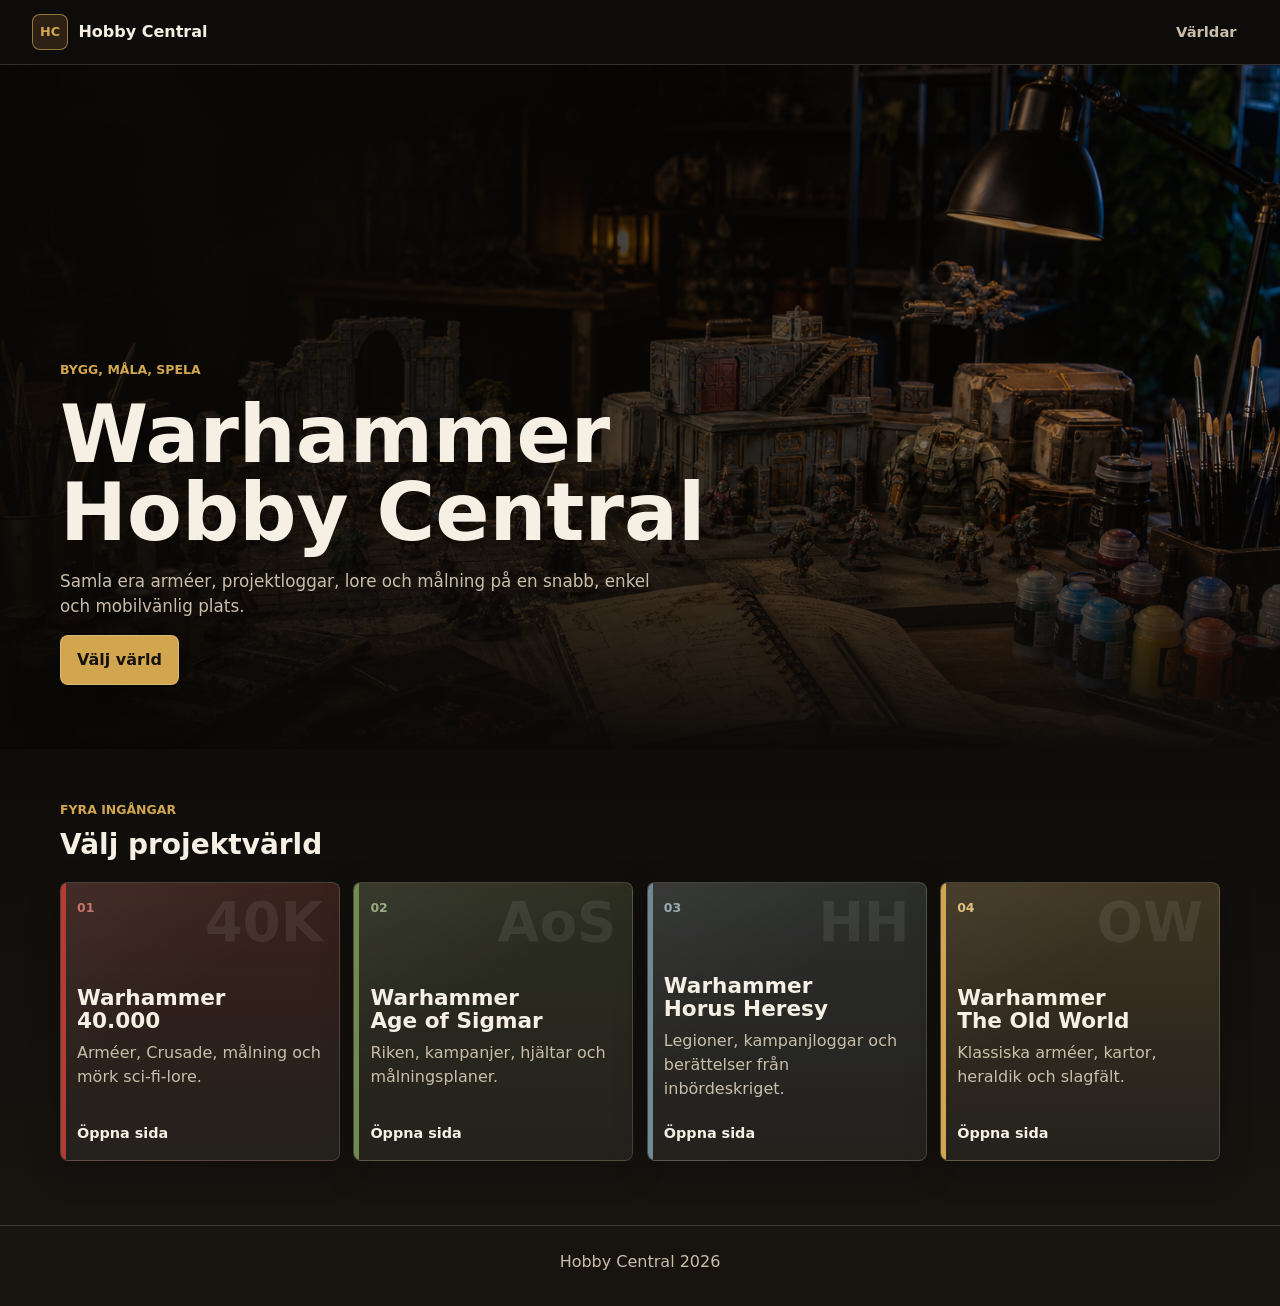
==== index.html @ 2b6ad4ad "feat: add mobile-first hobby homepage" ====
<!doctype html>
<html lang="sv">
  <head>
    <meta charset="utf-8" />
    <meta name="viewport" content="width=device-width, initial-scale=1" />
    <meta http-equiv="refresh" content="0; url=Homepage/" />
    <title>Warhammer Hobby Central</title>
    <link rel="canonical" href="Homepage/" />
    <link rel="stylesheet" href="assets/css/styles.css" />
    <script>
      window.location.replace("Homepage/");
    </script>
  </head>
  <body class="redirect-page">
    <main class="redirect-box">
      <p>Skickar vidare till Homepage.</p>
      <a href="Homepage/">Gå till Homepage</a>
    </main>
  </body>
</html>
---- assets/css/styles.css ----
:root {
  --bg: #0f0d0b;
  --bg-soft: #17130f;
  --surface: #1d1a16;
  --surface-strong: #29241e;
  --text: #f5efe4;
  --muted: #c9beaa;
  --line: rgba(245, 239, 228, 0.16);
  --shadow: 0 18px 50px rgba(0, 0, 0, 0.34);
  --red: #b33b32;
  --gold: #d2a64e;
  --green: #6f8b4e;
  --steel: #6f8a91;
  --violet: #7b5e80;
  --bone: #e8dcc4;
  --radius: 8px;
}

* {
  box-sizing: border-box;
}

html {
  scroll-behavior: smooth;
}

body {
  min-height: 100vh;
  margin: 0;
  overflow-x: hidden;
  background: var(--bg);
  color: var(--text);
  font-family:
    Inter, ui-sans-serif, system-ui, -apple-system, BlinkMacSystemFont, "Segoe UI",
    sans-serif;
  line-height: 1.5;
  letter-spacing: 0;
}

body::selection {
  background: var(--gold);
  color: #16120e;
}

a {
  color: inherit;
  text-decoration: none;
}

p,
h1,
h2,
h3 {
  margin: 0;
}

.skip-link {
  position: fixed;
  left: 1rem;
  top: 1rem;
  z-index: 20;
  transform: translateY(-160%);
  border-radius: var(--radius);
  background: var(--bone);
  color: #15110d;
  padding: 0.65rem 0.9rem;
  font-weight: 700;
}

.skip-link:focus {
  transform: translateY(0);
}

.site-header {
  position: sticky;
  top: 0;
  z-index: 10;
  display: flex;
  align-items: center;
  justify-content: space-between;
  gap: 0.75rem;
  width: 100%;
  max-width: 100vw;
  min-height: 64px;
  padding: 0.75rem 1rem;
  border-bottom: 1px solid var(--line);
  background: rgba(15, 13, 11, 0.9);
  backdrop-filter: blur(16px);
}

.brand {
  display: inline-flex;
  align-items: center;
  flex: 0 1 auto;
  gap: 0.65rem;
  min-width: 0;
  font-weight: 800;
}

.brand > span:last-child {
  min-width: 0;
  overflow: hidden;
  text-overflow: ellipsis;
}

.brand__mark {
  display: inline-grid;
  width: 2.25rem;
  height: 2.25rem;
  flex: 0 0 auto;
  place-items: center;
  border: 1px solid rgba(210, 166, 78, 0.65);
  border-radius: var(--radius);
  background: #2d2116;
  color: var(--gold);
  font-size: 0.8rem;
}

.top-nav {
  display: flex;
  align-items: center;
  justify-content: flex-end;
  flex: 0 1 auto;
  gap: 0.35rem;
  min-width: 0;
  overflow-x: auto;
  scrollbar-width: none;
}

.top-nav::-webkit-scrollbar {
  display: none;
}

.top-nav a {
  flex: 0 0 auto;
  border: 1px solid transparent;
  border-radius: var(--radius);
  color: var(--muted);
  padding: 0.5rem 0.65rem;
  font-size: 0.92rem;
  font-weight: 700;
}

.top-nav a:hover,
.top-nav a:focus-visible,
.top-nav a[aria-current="page"] {
  border-color: var(--line);
  background: rgba(255, 255, 255, 0.06);
  color: var(--text);
}

.top-nav--wide {
  flex: 1 1 auto;
  justify-content: flex-start;
  max-width: 62vw;
}

.home-page .top-nav {
  display: none;
}

.hero {
  position: relative;
  display: grid;
  min-height: 72svh;
  overflow: hidden;
  isolation: isolate;
}

.hero__media {
  position: absolute;
  inset: 0;
  z-index: -2;
  background:
    linear-gradient(90deg, rgba(10, 8, 6, 0.92), rgba(10, 8, 6, 0.56) 56%, rgba(10, 8, 6, 0.18)),
    linear-gradient(0deg, rgba(15, 13, 11, 0.98), rgba(15, 13, 11, 0.08) 42%),
    url("../images/hobby-hub-hero.png");
  background-position: center;
  background-size: cover;
}

.hero__content {
  display: grid;
  align-content: end;
  gap: 1rem;
  width: min(100%, 760px);
  padding: 4.5rem 1rem 3.5rem;
}

.kicker {
  color: var(--gold);
  font-size: 0.78rem;
  font-weight: 900;
  text-transform: uppercase;
}

.hero h1,
.page-hero h1 {
  max-width: 12ch;
  font-size: 2.85rem;
  line-height: 0.98;
}

.hero p:not(.kicker),
.page-hero p:not(.kicker) {
  max-width: 38rem;
  color: var(--muted);
  font-size: 1.05rem;
}

.primary-action {
  display: inline-flex;
  align-items: center;
  justify-content: center;
  width: fit-content;
  min-height: 46px;
  border: 1px solid rgba(232, 220, 196, 0.34);
  border-radius: var(--radius);
  background: var(--gold);
  color: #15110d;
  padding: 0.75rem 1rem;
  font-weight: 900;
  box-shadow: var(--shadow);
}

.primary-action:hover,
.primary-action:focus-visible {
  background: #e4bd68;
}

.system-section {
  padding: 2.5rem 1rem 3rem;
  background:
    linear-gradient(180deg, var(--bg), var(--bg-soft)),
    var(--bg);
}

.section-heading {
  display: grid;
  gap: 0.25rem;
  margin: 0 auto 1rem;
  width: min(100%, 1160px);
}

.section-heading h2 {
  font-size: 1.75rem;
}

.system-grid {
  display: grid;
  gap: 0.85rem;
  width: min(100%, 1160px);
  margin: 0 auto;
}

.system-card {
  --accent: var(--gold);
  --accent-soft: rgba(210, 166, 78, 0.16);
  position: relative;
  display: grid;
  min-height: 210px;
  overflow: hidden;
  border: 1px solid var(--line);
  border-radius: var(--radius);
  background:
    linear-gradient(145deg, rgba(255, 255, 255, 0.06), transparent 42%),
    linear-gradient(180deg, var(--accent-soft), rgba(255, 255, 255, 0.03)),
    var(--surface);
  padding: 1rem;
  box-shadow: 0 10px 34px rgba(0, 0, 0, 0.22);
  transition:
    border-color 180ms ease,
    transform 180ms ease,
    background 180ms ease;
}

.system-card::before {
  content: "";
  position: absolute;
  inset: 0 auto 0 0;
  width: 5px;
  background: var(--accent);
}

.system-card::after {
  content: "";
  position: absolute;
  inset: 0;
  pointer-events: none;
  background: radial-gradient(circle at var(--mx, 50%) var(--my, 40%), rgba(255, 255, 255, 0.18), transparent 30%);
  opacity: 0;
  transition: opacity 180ms ease;
}

.system-card:hover,
.system-card:focus-visible {
  border-color: color-mix(in srgb, var(--accent) 68%, white);
  transform: translateY(-2px);
}

.system-card:hover::after,
.system-card:focus-visible::after {
  opacity: 1;
}

.system-card__eyebrow,
.system-card__glyph,
.system-card h3,
.system-card p,
.system-card__footer {
  position: relative;
  z-index: 1;
}

.system-card__eyebrow {
  color: color-mix(in srgb, var(--accent) 72%, white);
  font-size: 0.78rem;
  font-weight: 900;
}

.system-card__glyph {
  position: absolute;
  right: 1rem;
  top: 0.85rem;
  z-index: 0;
  color: rgba(255, 255, 255, 0.08);
  font-size: 3.4rem;
  font-weight: 900;
  line-height: 1;
}

.system-card h3 {
  align-self: end;
  max-width: 11rem;
  margin-top: 3.5rem;
  font-size: 1.35rem;
  line-height: 1.08;
}

.system-card p {
  margin-top: 0.55rem;
  color: var(--muted);
}

.system-card__footer {
  align-self: end;
  margin-top: 1.35rem;
  color: var(--text);
  font-size: 0.9rem;
  font-weight: 900;
}

.card-40k {
  --accent: var(--red);
  --accent-soft: rgba(179, 59, 50, 0.18);
}

.card-aos {
  --accent: var(--green);
  --accent-soft: rgba(111, 139, 78, 0.18);
}

.card-heresy {
  --accent: var(--steel);
  --accent-soft: rgba(111, 138, 145, 0.18);
}

.card-old-world {
  --accent: var(--gold);
  --accent-soft: rgba(210, 166, 78, 0.18);
}

.site-footer {
  padding: 1.5rem 1rem 2rem;
  border-top: 1px solid var(--line);
  background: var(--bg-soft);
  color: var(--muted);
  text-align: center;
}

.page-main {
  background: var(--bg);
}

.page-hero {
  display: grid;
  align-content: end;
  gap: 0.8rem;
  min-height: 42svh;
  padding: 4rem 1rem 2.25rem;
  border-bottom: 1px solid var(--line);
  background:
    linear-gradient(90deg, rgba(12, 10, 8, 0.94), rgba(12, 10, 8, 0.68), rgba(12, 10, 8, 0.3)),
    linear-gradient(0deg, rgba(15, 13, 11, 1), rgba(15, 13, 11, 0.1) 44%),
    url("../images/hobby-hub-hero.png");
  background-position: center;
  background-size: cover;
}

.page-40k {
  --page-accent: var(--red);
}

.page-aos {
  --page-accent: var(--green);
}

.page-heresy {
  --page-accent: var(--steel);
}

.page-old-world {
  --page-accent: var(--gold);
}

.detail-page .kicker {
  color: var(--page-accent);
}

.workspace-grid {
  display: grid;
  gap: 0.85rem;
  width: min(100%, 1160px);
  margin: 0 auto;
  padding: 1rem 1rem 3rem;
}

.workspace-panel {
  min-height: 150px;
  border: 1px solid var(--line);
  border-radius: var(--radius);
  background:
    linear-gradient(180deg, rgba(255, 255, 255, 0.055), transparent),
    var(--surface);
  padding: 1rem;
}

.workspace-panel h2 {
  margin-bottom: 0.55rem;
  color: var(--text);
  font-size: 1.1rem;
}

.workspace-panel p {
  color: var(--muted);
}

.redirect-page {
  display: grid;
  min-height: 100vh;
  place-items: center;
  padding: 1rem;
}

.redirect-box {
  display: grid;
  gap: 0.75rem;
  width: min(100%, 28rem);
  border: 1px solid var(--line);
  border-radius: var(--radius);
  background: var(--surface);
  padding: 1rem;
}

.redirect-box a {
  color: var(--gold);
  font-weight: 800;
}

:focus-visible {
  outline: 3px solid rgba(210, 166, 78, 0.75);
  outline-offset: 3px;
}

@media (prefers-reduced-motion: reduce) {
  *,
  *::before,
  *::after {
    scroll-behavior: auto !important;
    transition-duration: 0.01ms !important;
    animation-duration: 0.01ms !important;
  }
}

@media (min-width: 720px) {
  .home-page .top-nav {
    display: flex;
  }

  .site-header {
    padding-inline: 1.5rem;
  }

  .hero__content {
    padding: 5.5rem 1.5rem 4rem;
  }

  .hero h1,
  .page-hero h1 {
    font-size: 4rem;
  }

  .system-section,
  .workspace-grid {
    padding-inline: 1.5rem;
  }

  .system-grid,
  .workspace-grid {
    grid-template-columns: repeat(2, minmax(0, 1fr));
  }

  .page-hero {
    padding-inline: 1.5rem;
  }
}

@media (min-width: 1040px) {
  .site-header {
    padding-inline: 2rem;
  }

  .hero {
    min-height: 76svh;
  }

  .hero__content {
    padding-left: max(2rem, calc((100vw - 1160px) / 2));
  }

  .hero h1,
  .page-hero h1 {
    font-size: 5rem;
  }

  .system-section {
    padding-block: 3.25rem 4rem;
  }

  .system-grid {
    grid-template-columns: repeat(4, minmax(0, 1fr));
  }

  .page-hero {
    min-height: 46svh;
    padding-left: max(2rem, calc((100vw - 1160px) / 2));
    padding-right: max(2rem, calc((100vw - 1160px) / 2));
  }
}
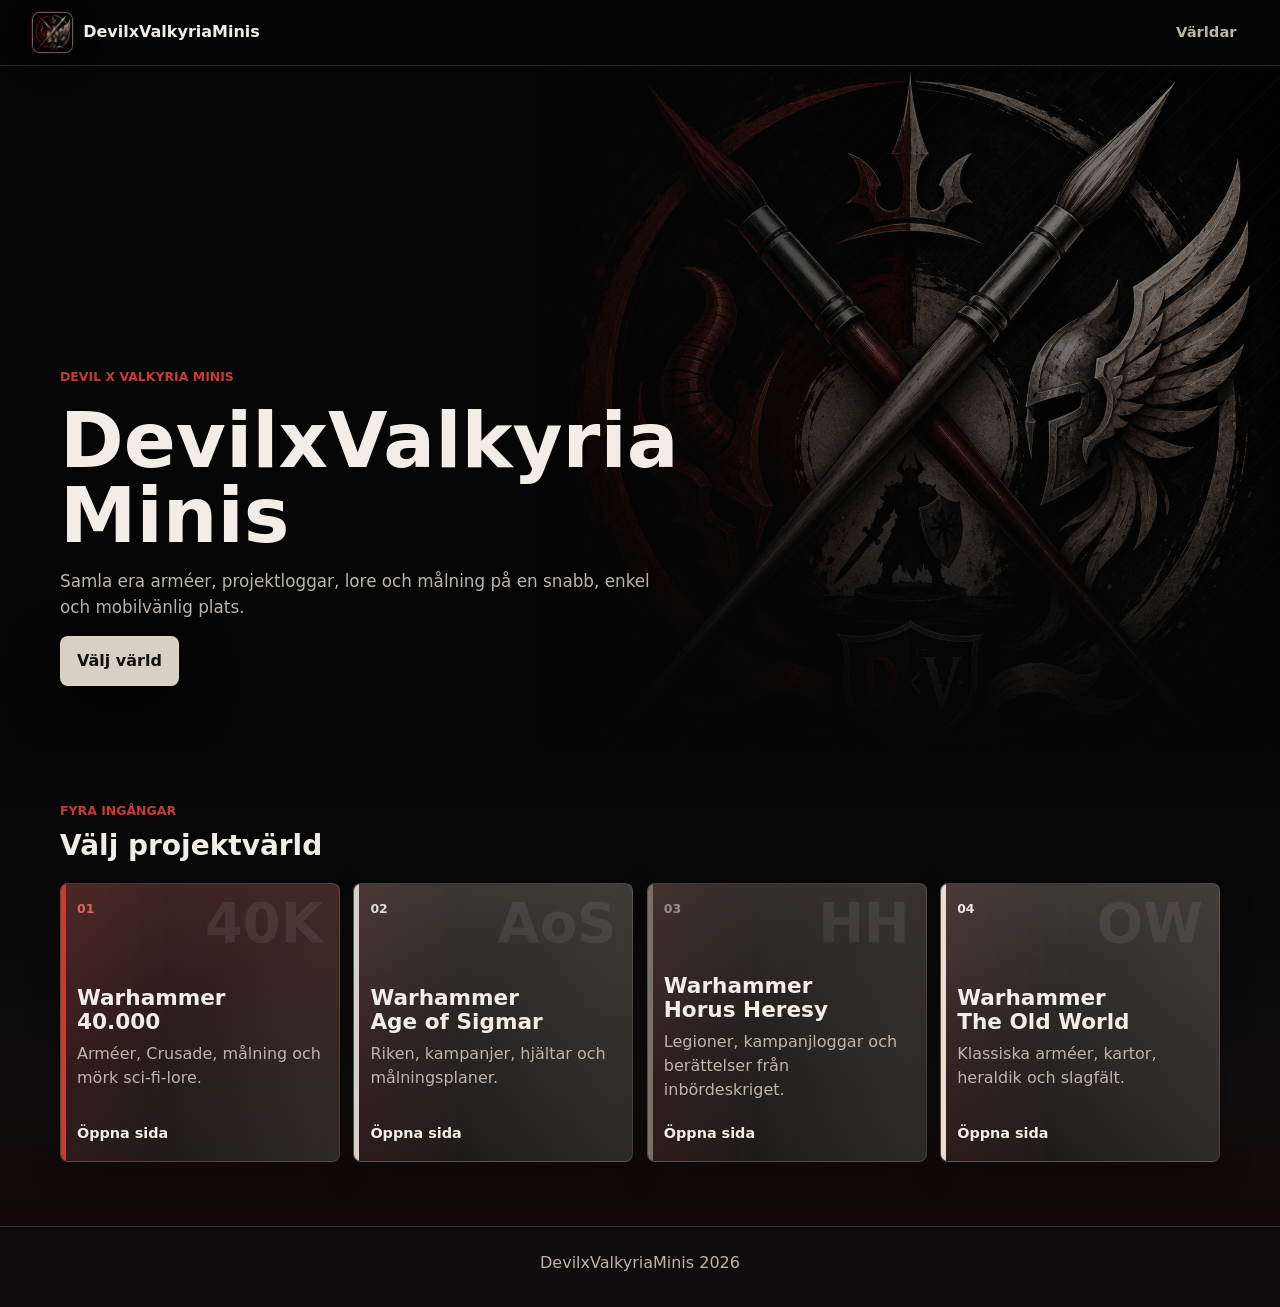
==== commit 8b22c852: "feat: add mobile-first hobby homepage." ====
--- a/index.html
+++ b/index.html
@@ -4,8 +4,9 @@
     <meta charset="utf-8" />
     <meta name="viewport" content="width=device-width, initial-scale=1" />
     <meta http-equiv="refresh" content="0; url=Homepage/" />
-    <title>Warhammer Hobby Central</title>
+    <title>DevilxValkyriaMinis</title>
     <link rel="canonical" href="Homepage/" />
+    <link rel="icon" type="image/png" href="assets/images/Main_Emblem.png" />
     <link rel="stylesheet" href="assets/css/styles.css" />
     <script>
       window.location.replace("Homepage/");
--- a/assets/css/styles.css
+++ b/assets/css/styles.css
@@ -1,18 +1,19 @@
 :root {
-  --bg: #0f0d0b;
-  --bg-soft: #17130f;
-  --surface: #1d1a16;
-  --surface-strong: #29241e;
-  --text: #f5efe4;
-  --muted: #c9beaa;
-  --line: rgba(245, 239, 228, 0.16);
-  --shadow: 0 18px 50px rgba(0, 0, 0, 0.34);
-  --red: #b33b32;
-  --gold: #d2a64e;
-  --green: #6f8b4e;
-  --steel: #6f8a91;
-  --violet: #7b5e80;
-  --bone: #e8dcc4;
+  --bg: #050505;
+  --bg-soft: #0f0d0d;
+  --surface: #171514;
+  --surface-strong: #24201e;
+  --text: #f2eee7;
+  --muted: #bdb4aa;
+  --line: rgba(232, 224, 214, 0.17);
+  --shadow: 0 18px 52px rgba(0, 0, 0, 0.48);
+  --blood: #8e1718;
+  --blood-bright: #c83a32;
+  --silver: #d7d0c4;
+  --iron: #78716b;
+  --ember: #4b0c0d;
+  --bone: #e8dfd2;
+  --accent: var(--blood-bright);
   --radius: 8px;
 }
 
@@ -38,8 +39,8 @@
 }
 
 body::selection {
-  background: var(--gold);
-  color: #16120e;
+  background: var(--blood-bright);
+  color: var(--text);
 }
 
 a {
@@ -62,7 +63,7 @@
   transform: translateY(-160%);
   border-radius: var(--radius);
   background: var(--bone);
-  color: #15110d;
+  color: #111;
   padding: 0.65rem 0.9rem;
   font-weight: 700;
 }
@@ -84,7 +85,7 @@
   min-height: 64px;
   padding: 0.75rem 1rem;
   border-bottom: 1px solid var(--line);
-  background: rgba(15, 13, 11, 0.9);
+  background: rgba(5, 5, 5, 0.9);
   backdrop-filter: blur(16px);
 }
 
@@ -105,15 +106,24 @@
 
 .brand__mark {
   display: inline-grid;
-  width: 2.25rem;
-  height: 2.25rem;
+  width: 2.55rem;
+  height: 2.55rem;
   flex: 0 0 auto;
   place-items: center;
-  border: 1px solid rgba(210, 166, 78, 0.65);
+  overflow: hidden;
+  border: 1px solid rgba(215, 208, 196, 0.44);
   border-radius: var(--radius);
-  background: #2d2116;
-  color: var(--gold);
+  background: #050505;
+  box-shadow:
+    0 0 0 1px rgba(142, 23, 24, 0.28),
+    0 10px 24px rgba(0, 0, 0, 0.38);
   font-size: 0.8rem;
+}
+
+.brand__mark img {
+  width: 100%;
+  height: 100%;
+  object-fit: cover;
 }
 
 .top-nav {
@@ -145,7 +155,7 @@
 .top-nav a:focus-visible,
 .top-nav a[aria-current="page"] {
   border-color: var(--line);
-  background: rgba(255, 255, 255, 0.06);
+  background: rgba(200, 58, 50, 0.12);
   color: var(--text);
 }
 
@@ -156,6 +166,10 @@
 }
 
 .home-page .top-nav {
+  display: none;
+}
+
+.detail-page .brand > span:last-child {
   display: none;
 }
 
@@ -172,11 +186,21 @@
   inset: 0;
   z-index: -2;
   background:
-    linear-gradient(90deg, rgba(10, 8, 6, 0.92), rgba(10, 8, 6, 0.56) 56%, rgba(10, 8, 6, 0.18)),
-    linear-gradient(0deg, rgba(15, 13, 11, 0.98), rgba(15, 13, 11, 0.08) 42%),
-    url("../images/hobby-hub-hero.png");
-  background-position: center;
-  background-size: cover;
+    linear-gradient(90deg, rgba(5, 5, 5, 0.97), rgba(5, 5, 5, 0.75) 52%, rgba(5, 5, 5, 0.3)),
+    linear-gradient(0deg, rgba(5, 5, 5, 1), rgba(5, 5, 5, 0.18) 54%),
+    repeating-linear-gradient(135deg, rgba(255, 255, 255, 0.035) 0 1px, transparent 1px 16px),
+    url("../images/Main_Emblem.png");
+  background-position:
+    center,
+    center,
+    center,
+    center 12%;
+  background-repeat: repeat, repeat, repeat, no-repeat;
+  background-size:
+    cover,
+    cover,
+    auto,
+    min(112vw, 650px) auto;
 }
 
 .hero__content {
@@ -188,7 +212,7 @@
 }
 
 .kicker {
-  color: var(--gold);
+  color: var(--blood-bright);
   font-size: 0.78rem;
   font-weight: 900;
   text-transform: uppercase;
@@ -197,8 +221,9 @@
 .hero h1,
 .page-hero h1 {
   max-width: 12ch;
-  font-size: 2.85rem;
+  font-size: 2.65rem;
   line-height: 0.98;
+  overflow-wrap: anywhere;
 }
 
 .hero p:not(.kicker),
@@ -216,8 +241,8 @@
   min-height: 46px;
   border: 1px solid rgba(232, 220, 196, 0.34);
   border-radius: var(--radius);
-  background: var(--gold);
-  color: #15110d;
+  background: var(--silver);
+  color: #111;
   padding: 0.75rem 1rem;
   font-weight: 900;
   box-shadow: var(--shadow);
@@ -225,13 +250,13 @@
 
 .primary-action:hover,
 .primary-action:focus-visible {
-  background: #e4bd68;
+  background: #ffffff;
 }
 
 .system-section {
   padding: 2.5rem 1rem 3rem;
   background:
-    linear-gradient(180deg, var(--bg), var(--bg-soft)),
+    linear-gradient(180deg, var(--bg), var(--bg-soft) 74%, #120708),
     var(--bg);
 }
 
@@ -254,8 +279,8 @@
 }
 
 .system-card {
-  --accent: var(--gold);
-  --accent-soft: rgba(210, 166, 78, 0.16);
+  --accent: var(--silver);
+  --accent-soft: rgba(215, 208, 196, 0.12);
   position: relative;
   display: grid;
   min-height: 210px;
@@ -264,6 +289,7 @@
   border-radius: var(--radius);
   background:
     linear-gradient(145deg, rgba(255, 255, 255, 0.06), transparent 42%),
+    linear-gradient(90deg, rgba(142, 23, 24, 0.14), transparent 38%, rgba(215, 208, 196, 0.08)),
     linear-gradient(180deg, var(--accent-soft), rgba(255, 255, 255, 0.03)),
     var(--surface);
   padding: 1rem;
@@ -313,7 +339,7 @@
 }
 
 .system-card__eyebrow {
-  color: color-mix(in srgb, var(--accent) 72%, white);
+  color: color-mix(in srgb, var(--accent) 78%, white);
   font-size: 0.78rem;
   font-weight: 900;
 }
@@ -351,23 +377,23 @@
 }
 
 .card-40k {
-  --accent: var(--red);
-  --accent-soft: rgba(179, 59, 50, 0.18);
+  --accent: var(--blood-bright);
+  --accent-soft: rgba(200, 58, 50, 0.18);
 }
 
 .card-aos {
-  --accent: var(--green);
-  --accent-soft: rgba(111, 139, 78, 0.18);
+  --accent: var(--silver);
+  --accent-soft: rgba(215, 208, 196, 0.14);
 }
 
 .card-heresy {
-  --accent: var(--steel);
-  --accent-soft: rgba(111, 138, 145, 0.18);
+  --accent: var(--iron);
+  --accent-soft: rgba(120, 113, 107, 0.2);
 }
 
 .card-old-world {
-  --accent: var(--gold);
-  --accent-soft: rgba(210, 166, 78, 0.18);
+  --accent: var(--bone);
+  --accent-soft: rgba(232, 223, 210, 0.14);
 }
 
 .site-footer {
@@ -390,27 +416,34 @@
   padding: 4rem 1rem 2.25rem;
   border-bottom: 1px solid var(--line);
   background:
-    linear-gradient(90deg, rgba(12, 10, 8, 0.94), rgba(12, 10, 8, 0.68), rgba(12, 10, 8, 0.3)),
-    linear-gradient(0deg, rgba(15, 13, 11, 1), rgba(15, 13, 11, 0.1) 44%),
-    url("../images/hobby-hub-hero.png");
-  background-position: center;
-  background-size: cover;
+    linear-gradient(90deg, rgba(5, 5, 5, 0.96), rgba(5, 5, 5, 0.74), rgba(5, 5, 5, 0.32)),
+    linear-gradient(0deg, rgba(5, 5, 5, 1), rgba(5, 5, 5, 0.14) 44%),
+    url("../images/Main_Emblem.png");
+  background-position:
+    center,
+    center,
+    right 38%;
+  background-repeat: repeat, repeat, no-repeat;
+  background-size:
+    cover,
+    cover,
+    min(98vw, 620px) auto;
 }
 
 .page-40k {
-  --page-accent: var(--red);
+  --page-accent: var(--blood-bright);
 }
 
 .page-aos {
-  --page-accent: var(--green);
+  --page-accent: var(--silver);
 }
 
 .page-heresy {
-  --page-accent: var(--steel);
+  --page-accent: var(--iron);
 }
 
 .page-old-world {
-  --page-accent: var(--gold);
+  --page-accent: var(--bone);
 }
 
 .detail-page .kicker {
@@ -431,6 +464,7 @@
   border-radius: var(--radius);
   background:
     linear-gradient(180deg, rgba(255, 255, 255, 0.055), transparent),
+    linear-gradient(90deg, rgba(142, 23, 24, 0.11), transparent 48%),
     var(--surface);
   padding: 1rem;
 }
@@ -463,12 +497,12 @@
 }
 
 .redirect-box a {
-  color: var(--gold);
+  color: var(--blood-bright);
   font-weight: 800;
 }
 
 :focus-visible {
-  outline: 3px solid rgba(210, 166, 78, 0.75);
+  outline: 3px solid rgba(200, 58, 50, 0.78);
   outline-offset: 3px;
 }
 
@@ -487,6 +521,10 @@
     display: flex;
   }
 
+  .detail-page .brand > span:last-child {
+    display: inline;
+  }
+
   .site-header {
     padding-inline: 1.5rem;
   }
@@ -497,7 +535,7 @@
 
   .hero h1,
   .page-hero h1 {
-    font-size: 4rem;
+    font-size: 3.85rem;
   }
 
   .system-section,
@@ -530,7 +568,20 @@
 
   .hero h1,
   .page-hero h1 {
-    font-size: 5rem;
+    font-size: 4.8rem;
+  }
+
+  .hero__media {
+    background-position:
+      center,
+      center,
+      center,
+      right 46%;
+    background-size:
+      cover,
+      cover,
+      auto,
+      min(58vw, 860px) auto;
   }
 
   .system-section {
